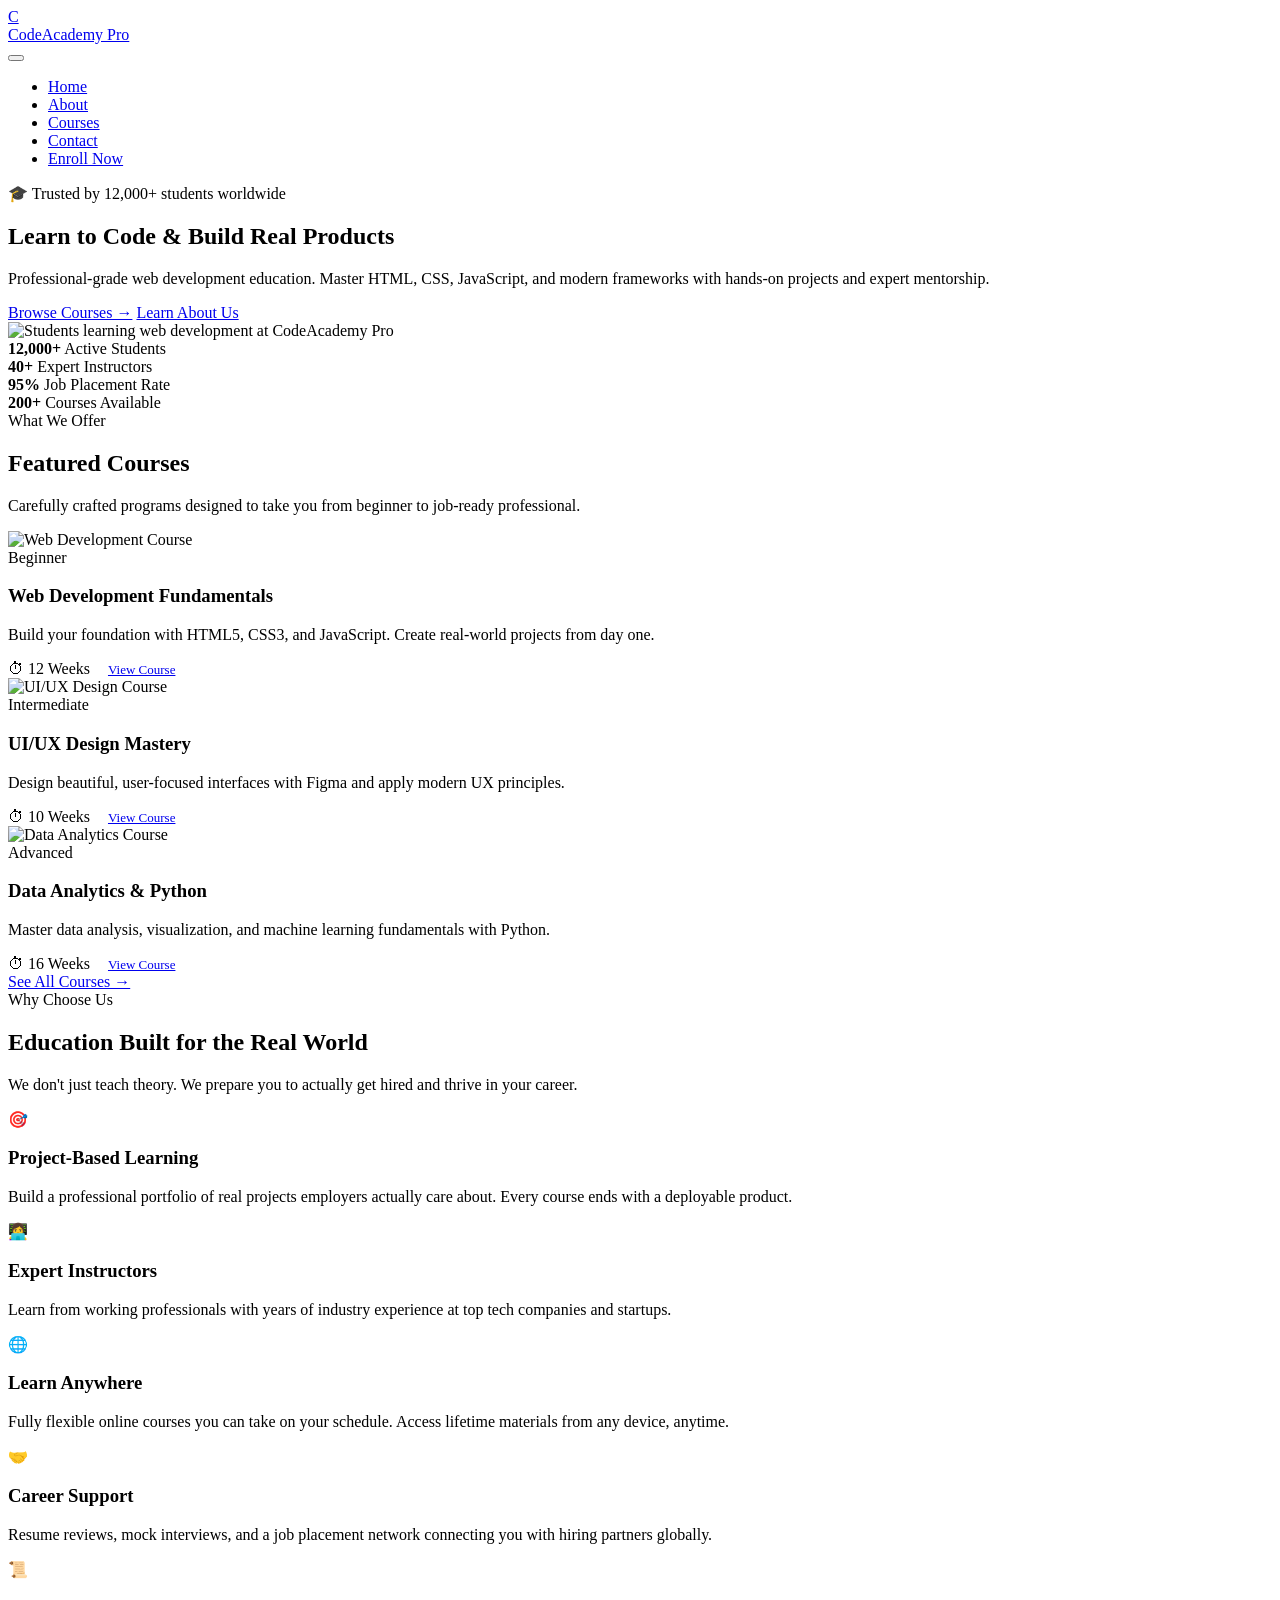
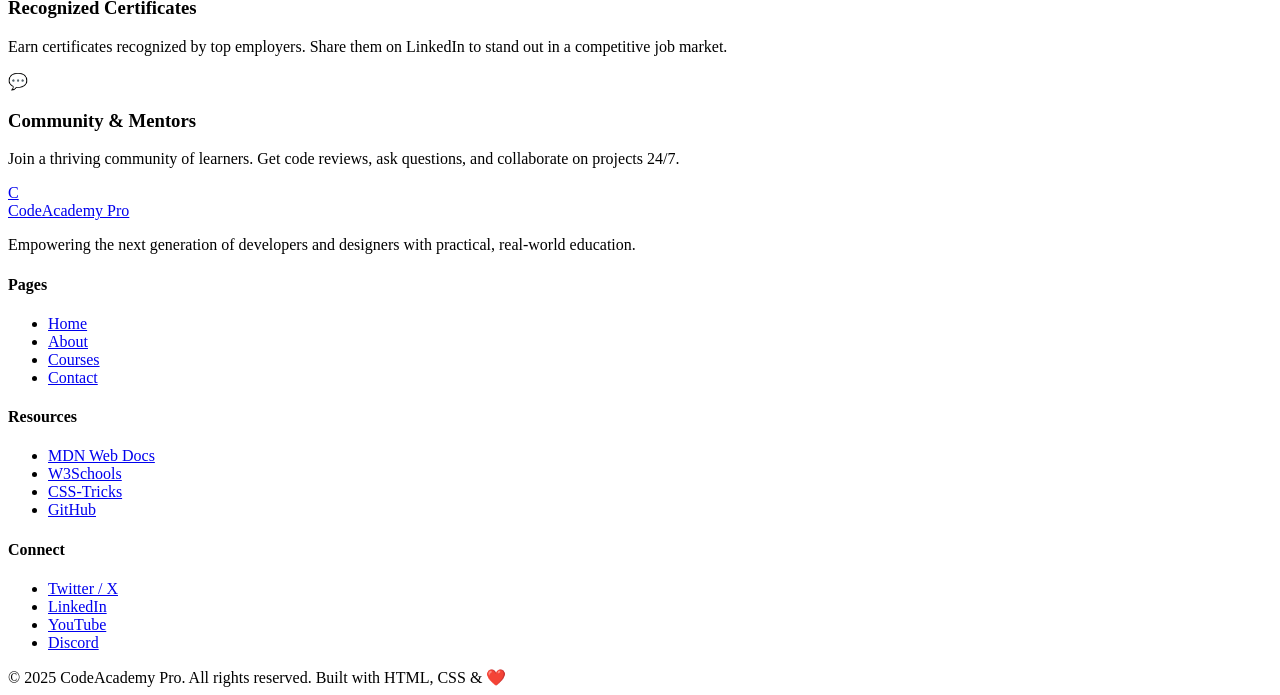
==== index.html @ 46732ec4 "Add files via upload" ====
<!DOCTYPE html>
<html lang="en">
<head>
  <meta charset="UTF-8" />
  <meta name="viewport" content="width=device-width, initial-scale=1.0" />
  <title>CodeAcademy Pro – Learn. Build. Launch.</title>
  <link rel="stylesheet" href="css/style.css" />
</head>
<body>

  <!-- HEADER -->
  <header>
    <div class="nav-container">
      <a href="index.html" class="logo">
        <div class="logo-mark">C</div>
        <span class="logo-text">CodeAcademy Pro</span>
      </a>
      <nav>
        <button class="hamburger" onclick="toggleMenu()" aria-label="Toggle menu">
          <span></span><span></span><span></span>
        </button>
        <ul id="nav-menu">
          <li><a href="index.html" class="active">Home</a></li>
          <li><a href="about.html">About</a></li>
          <li><a href="courses.html">Courses</a></li>
          <li><a href="contact.html">Contact</a></li>
          <li><a href="courses.html" class="nav-cta">Enroll Now</a></li>
        </ul>
      </nav>
    </div>
  </header>

  <!-- MAIN -->
  <main>

    <!-- HERO -->
    <section class="hero">
      <div class="hero-content">
        <span class="hero-badge">🎓 Trusted by 12,000+ students worldwide</span>
        <h1>Learn to <span>Code</span> &amp; Build Real Products</h1>
        <p>Professional-grade web development education. Master HTML, CSS, JavaScript, and modern frameworks with hands-on projects and expert mentorship.</p>
        <div class="hero-buttons">
          <a href="courses.html" class="btn btn-primary">Browse Courses →</a>
          <a href="about.html" class="btn btn-secondary">Learn About Us</a>
        </div>
      </div>
      <div class="hero-image">
        <img src="images/banner.jpg" alt="Students learning web development at CodeAcademy Pro" width="900" height="480" />
      </div>
    </section>

    <!-- STATS BAR -->
    <div class="stats-bar">
      <div class="stats-grid">
        <div class="stat-item">
          <strong>12,000+</strong>
          <span>Active Students</span>
        </div>
        <div class="stat-item">
          <strong>40+</strong>
          <span>Expert Instructors</span>
        </div>
        <div class="stat-item">
          <strong>95%</strong>
          <span>Job Placement Rate</span>
        </div>
        <div class="stat-item">
          <strong>200+</strong>
          <span>Courses Available</span>
        </div>
      </div>
    </div>

    <!-- FEATURED COURSES -->
    <section class="courses-preview">
      <div class="section-header">
        <span class="section-label">What We Offer</span>
        <h2>Featured Courses</h2>
        <p>Carefully crafted programs designed to take you from beginner to job-ready professional.</p>
      </div>

      <div class="courses-grid">

        <article class="course-card">
          <div class="course-card-img">
            <img src="images/webdev.jpg" alt="Web Development Course" />
          </div>
          <div class="course-card-body">
            <span class="course-tag">Beginner</span>
            <h3>Web Development Fundamentals</h3>
            <p>Build your foundation with HTML5, CSS3, and JavaScript. Create real-world projects from day one.</p>
            <div class="course-meta">
              <span>⏱ 12 Weeks</span>
              <a href="courses.html" class="btn btn-secondary" style="padding:6px 14px; font-size:13px;">View Course</a>
            </div>
          </div>
        </article>

        <article class="course-card">
          <div class="course-card-img">
            <img src="images/graphics.jpg" alt="UI/UX Design Course" />
          </div>
          <div class="course-card-body">
            <span class="course-tag">Intermediate</span>
            <h3>UI/UX Design Mastery</h3>
            <p>Design beautiful, user-focused interfaces with Figma and apply modern UX principles.</p>
            <div class="course-meta">
              <span>⏱ 10 Weeks</span>
              <a href="courses.html" class="btn btn-secondary" style="padding:6px 14px; font-size:13px;">View Course</a>
            </div>
          </div>
        </article>

        <article class="course-card">
          <div class="course-card-img">
            <img src="images/data.jpg" alt="Data Analytics Course" />
          </div>
          <div class="course-card-body">
            <span class="course-tag">Advanced</span>
            <h3>Data Analytics &amp; Python</h3>
            <p>Master data analysis, visualization, and machine learning fundamentals with Python.</p>
            <div class="course-meta">
              <span>⏱ 16 Weeks</span>
              <a href="courses.html" class="btn btn-secondary" style="padding:6px 14px; font-size:13px;">View Course</a>
            </div>
          </div>
        </article>

      </div>

      <div class="courses-cta">
        <a href="courses.html" class="btn btn-primary">See All Courses →</a>
      </div>
    </section>

    <!-- WHY US -->
    <section class="why-us">
      <div class="section-header">
        <span class="section-label">Why Choose Us</span>
        <h2>Education Built for the Real World</h2>
        <p>We don't just teach theory. We prepare you to actually get hired and thrive in your career.</p>
      </div>

      <div class="features-grid">
        <div class="feature-card">
          <div class="feature-icon">🎯</div>
          <h3>Project-Based Learning</h3>
          <p>Build a professional portfolio of real projects employers actually care about. Every course ends with a deployable product.</p>
        </div>
        <div class="feature-card">
          <div class="feature-icon">👩‍💻</div>
          <h3>Expert Instructors</h3>
          <p>Learn from working professionals with years of industry experience at top tech companies and startups.</p>
        </div>
        <div class="feature-card">
          <div class="feature-icon">🌐</div>
          <h3>Learn Anywhere</h3>
          <p>Fully flexible online courses you can take on your schedule. Access lifetime materials from any device, anytime.</p>
        </div>
        <div class="feature-card">
          <div class="feature-icon">🤝</div>
          <h3>Career Support</h3>
          <p>Resume reviews, mock interviews, and a job placement network connecting you with hiring partners globally.</p>
        </div>
        <div class="feature-card">
          <div class="feature-icon">📜</div>
          <h3>Recognized Certificates</h3>
          <p>Earn certificates recognized by top employers. Share them on LinkedIn to stand out in a competitive job market.</p>
        </div>
        <div class="feature-card">
          <div class="feature-icon">💬</div>
          <h3>Community &amp; Mentors</h3>
          <p>Join a thriving community of learners. Get code reviews, ask questions, and collaborate on projects 24/7.</p>
        </div>
      </div>
    </section>

  </main>

  <!-- FOOTER -->
  <footer>
    <div class="footer-grid">
      <div class="footer-brand">
        <a href="index.html" class="logo">
          <div class="logo-mark">C</div>
          <span class="logo-text">CodeAcademy Pro</span>
        </a>
        <p>Empowering the next generation of developers and designers with practical, real-world education.</p>
      </div>

      <div class="footer-col">
        <h4>Pages</h4>
        <ul>
          <li><a href="index.html">Home</a></li>
          <li><a href="about.html">About</a></li>
          <li><a href="courses.html">Courses</a></li>
          <li><a href="contact.html">Contact</a></li>
        </ul>
      </div>

      <div class="footer-col">
        <h4>Resources</h4>
        <ul>
          <li><a href="https://developer.mozilla.org" target="_blank" rel="noopener">MDN Web Docs</a></li>
          <li><a href="https://www.w3schools.com" target="_blank" rel="noopener">W3Schools</a></li>
          <li><a href="https://css-tricks.com" target="_blank" rel="noopener">CSS-Tricks</a></li>
          <li><a href="https://github.com" target="_blank" rel="noopener">GitHub</a></li>
        </ul>
      </div>

      <div class="footer-col">
        <h4>Connect</h4>
        <ul>
          <li><a href="https://twitter.com" target="_blank" rel="noopener">Twitter / X</a></li>
          <li><a href="https://linkedin.com" target="_blank" rel="noopener">LinkedIn</a></li>
          <li><a href="https://youtube.com" target="_blank" rel="noopener">YouTube</a></li>
          <li><a href="https://discord.com" target="_blank" rel="noopener">Discord</a></li>
        </ul>
      </div>
    </div>

    <div class="footer-bottom">
      <span>&copy; 2025 CodeAcademy Pro. All rights reserved.</span>
      <span>Built with HTML, CSS &amp; ❤️</span>
    </div>
  </footer>

  <script>
    function toggleMenu() {
      const menu = document.getElementById('nav-menu');
      menu.classList.toggle('open');
    }
  </script>

</body>
</html>
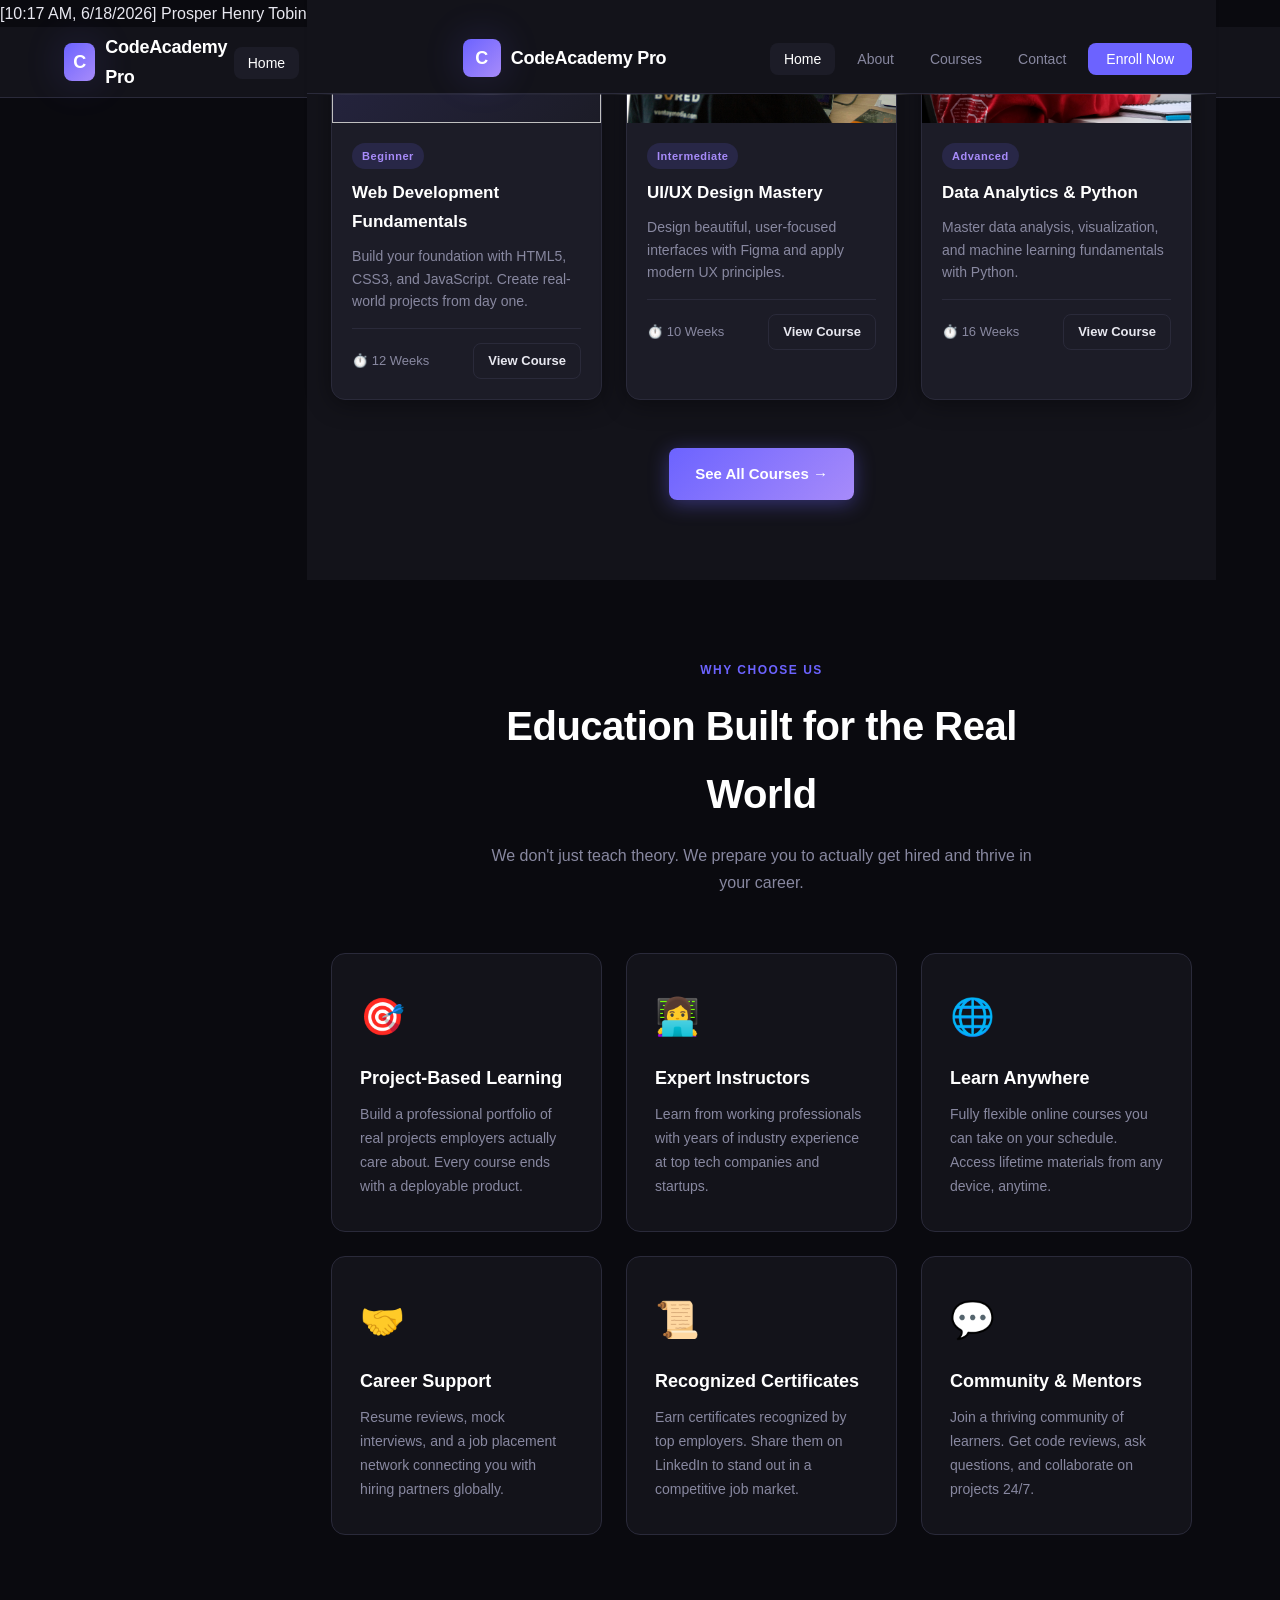
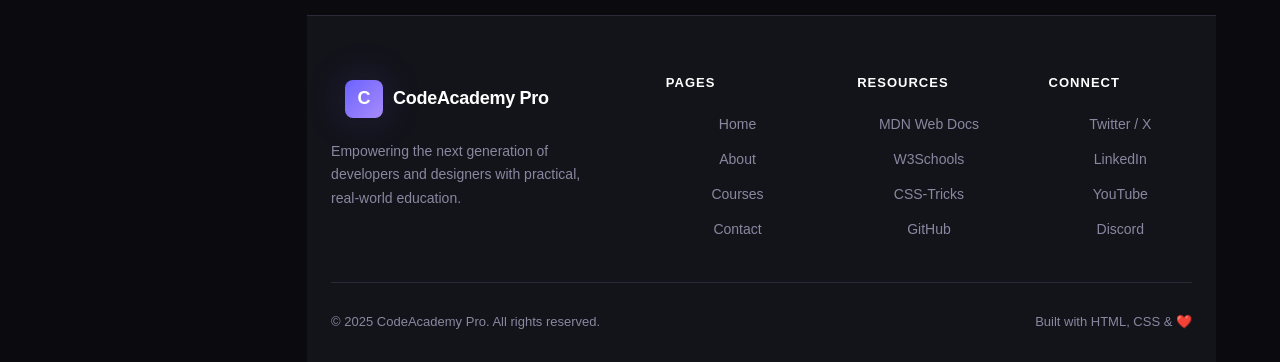
==== commit a15ace20: "index.html" ====
--- a/index.html
+++ b/index.html
@@ -1,10 +1,34 @@
-<!DOCTYPE html>
+[10:17 AM, 6/18/2026] Prosper Henry Tobins: <!DOCTYPE html>
 <html lang="en">
 <head>
   <meta charset="UTF-8" />
   <meta name="viewport" content="width=device-width, initial-scale=1.0" />
   <title>CodeAcademy Pro – Learn. Build. Launch.</title>
   <link rel="stylesheet" href="css/style.css" />
+</head>
+<body>
+
+  <!-- HEADER -->
+  <header>
+    <div class="nav-container">
+      <a href="index.html" class="logo">
+        <div class="logo-mark">C</div>
+        <span class="logo-text">CodeAcademy Pro</span>
+      </a>
+      <nav>
+        <button class="hamburger" onclick="toggleMenu()" aria-label="Toggle menu">
+          <span></span><span></span><span></span>
+        </button>
+        <ul id="nav-menu">
+          <li><a href="index.html" class="active">Home</a></li>
+          <li><a href="about.html">About</a…
+[10:18 AM, 6/18/2026] Prosper Henry Tobins: <!DOCTYPE html>
+<html lang="en">
+<head>
+  <meta charset="UTF-8" />
+  <meta name="viewport" content="width=device-width, initial-scale=1.0" />
+  <title>CodeAcademy Pro – Learn. Build. Launch.</title>
+  <link rel="stylesheet" href="style.css" />
 </head>
 <body>
 
@@ -45,7 +69,7 @@
         </div>
       </div>
       <div class="hero-image">
-        <img src="images/banner.jpg" alt="Students learning web development at CodeAcademy Pro" width="900" height="480" />
+        <img src="banner.jpg" alt="Students learning web development at CodeAcademy Pro" width="900" height="480" />
       </div>
     </section>
 
@@ -83,14 +107,14 @@
 
         <article class="course-card">
           <div class="course-card-img">
-            <img src="images/webdev.jpg" alt="Web Development Course" />
+            <img src="webdev.jpg" alt="Web Development Course" />
           </div>
           <div class="course-card-body">
             <span class="course-tag">Beginner</span>
             <h3>Web Development Fundamentals</h3>
             <p>Build your foundation with HTML5, CSS3, and JavaScript. Create real-world projects from day one.</p>
             <div class="course-meta">
-              <span>⏱ 12 Weeks</span>
+              <span>⏱️ 12 Weeks</span>
               <a href="courses.html" class="btn btn-secondary" style="padding:6px 14px; font-size:13px;">View Course</a>
             </div>
           </div>
@@ -98,14 +122,14 @@
 
         <article class="course-card">
           <div class="course-card-img">
-            <img src="images/graphics.jpg" alt="UI/UX Design Course" />
+            <img src="graphics.jpg" alt="UI/UX Design Course" />
           </div>
           <div class="course-card-body">
             <span class="course-tag">Intermediate</span>
             <h3>UI/UX Design Mastery</h3>
             <p>Design beautiful, user-focused interfaces with Figma and apply modern UX principles.</p>
             <div class="course-meta">
-              <span>⏱ 10 Weeks</span>
+              <span>⏱️ 10 Weeks</span>
               <a href="courses.html" class="btn btn-secondary" style="padding:6px 14px; font-size:13px;">View Course</a>
             </div>
           </div>
@@ -113,14 +137,14 @@
 
         <article class="course-card">
           <div class="course-card-img">
-            <img src="images/data.jpg" alt="Data Analytics Course" />
+            <img src="data.jpg" alt="Data Analytics Course" />
           </div>
           <div class="course-card-body">
             <span class="course-tag">Advanced</span>
             <h3>Data Analytics &amp; Python</h3>
             <p>Master data analysis, visualization, and machine learning fundamentals with Python.</p>
             <div class="course-meta">
-              <span>⏱ 16 Weeks</span>
+              <span>⏱️ 16 Weeks</span>
               <a href="courses.html" class="btn btn-secondary" style="padding:6px 14px; font-size:13px;">View Course</a>
             </div>
           </div>
--- a/style.css
+++ b/style.css
@@ -0,0 +1,1186 @@
+/* =============================================
+   CodeAcademy Pro - Main Stylesheet
+   ============================================= */
+
+/* --- Google Fonts Import --- */
+@import url('https://fonts.googleapis.com/css2?family=Space+Grotesk:wght@400;500;600;700&family=Inter:wght@300;400;500&display=swap');
+
+/* --- CSS Variables (Token System) --- */
+:root {
+  --color-bg: #0a0a0f;
+  --color-surface: #13131a;
+  --color-surface-2: #1c1c27;
+  --color-border: #2a2a3a;
+  --color-accent: #6c63ff;
+  --color-accent-soft: rgba(108, 99, 255, 0.15);
+  --color-text: #e8e8f0;
+  --color-text-muted: #8888a0;
+  --color-white: #ffffff;
+  --color-success: #4ade80;
+
+  --font-display: 'Space Grotesk', sans-serif;
+  --font-body: 'Inter', sans-serif;
+
+  --radius-sm: 8px;
+  --radius-md: 14px;
+  --radius-lg: 20px;
+  --radius-xl: 30px;
+
+  --shadow-card: 0 4px 24px rgba(0, 0, 0, 0.4);
+  --shadow-glow: 0 0 40px rgba(108, 99, 255, 0.2);
+  --transition: 0.25s ease;
+}
+
+/* --- Reset & Base --- */
+*, *::before, *::after {
+  margin: 0;
+  padding: 0;
+  box-sizing: border-box;
+}
+
+html {
+  scroll-behavior: smooth;
+}
+
+body {
+  background-color: var(--color-bg);
+  color: var(--color-text);
+  font-family: var(--font-body);
+  font-size: 16px;
+  line-height: 1.7;
+}
+
+img {
+  max-width: 100%;
+  height: auto;
+  display: block;
+}
+
+a {
+  color: var(--color-accent);
+  text-decoration: none;
+  transition: color var(--transition);
+}
+
+a:hover {
+  color: #9b95ff;
+}
+
+ul {
+  list-style: none;
+}
+
+/* =============================================
+   HEADER & NAVIGATION
+   ============================================= */
+header {
+  background-color: var(--color-surface);
+  border-bottom: 1px solid var(--color-border);
+  position: sticky;
+  top: 0;
+  z-index: 100;
+  backdrop-filter: blur(10px);
+}
+
+.nav-container {
+  max-width: 1200px;
+  margin: 0 auto;
+  padding: 0 24px;
+  display: flex;
+  align-items: center;
+  justify-content: space-between;
+  height: 70px;
+}
+
+.logo {
+  display: flex;
+  align-items: center;
+  gap: 10px;
+  text-decoration: none;
+}
+
+.logo-mark {
+  width: 38px;
+  height: 38px;
+  background: linear-gradient(135deg, var(--color-accent), #a78bfa);
+  border-radius: var(--radius-sm);
+  display: flex;
+  align-items: center;
+  justify-content: center;
+  font-family: var(--font-display);
+  font-weight: 700;
+  font-size: 18px;
+  color: white;
+  box-shadow: var(--shadow-glow);
+}
+
+.logo-text {
+  font-family: var(--font-display);
+  font-weight: 700;
+  font-size: 18px;
+  color: var(--color-white);
+  letter-spacing: -0.3px;
+}
+
+nav ul {
+  display: flex;
+  align-items: center;
+  gap: 8px;
+}
+
+nav ul li a {
+  color: var(--color-text-muted);
+  font-size: 14px;
+  font-weight: 500;
+  padding: 8px 14px;
+  border-radius: var(--radius-sm);
+  transition: all var(--transition);
+  text-decoration: none;
+}
+
+nav ul li a:hover,
+nav ul li a.active {
+  color: var(--color-white);
+  background-color: var(--color-surface-2);
+}
+
+.nav-cta {
+  background-color: var(--color-accent) !important;
+  color: var(--color-white) !important;
+  padding: 8px 18px !important;
+}
+
+.nav-cta:hover {
+  background-color: #7c75ff !important;
+}
+
+/* Hamburger */
+.hamburger {
+  display: none;
+  flex-direction: column;
+  gap: 5px;
+  cursor: pointer;
+  background: none;
+  border: none;
+  padding: 4px;
+}
+
+.hamburger span {
+  display: block;
+  width: 24px;
+  height: 2px;
+  background-color: var(--color-text);
+  border-radius: 2px;
+  transition: var(--transition);
+}
+
+/* =============================================
+   HERO SECTION
+   ============================================= */
+.hero {
+  min-height: 85vh;
+  display: grid;
+  place-items: center;
+  text-align: center;
+  padding: 80px 24px;
+  background:
+    radial-gradient(ellipse 80% 50% at 50% -10%, rgba(108, 99, 255, 0.25) 0%, transparent 60%),
+    var(--color-bg);
+  position: relative;
+  overflow: hidden;
+}
+
+.hero::before {
+  content: '';
+  position: absolute;
+  inset: 0;
+  background-image: radial-gradient(circle, rgba(108,99,255,0.08) 1px, transparent 1px);
+  background-size: 40px 40px;
+  pointer-events: none;
+}
+
+.hero-content {
+  max-width: 760px;
+  position: relative;
+  z-index: 1;
+}
+
+.hero-badge {
+  display: inline-flex;
+  align-items: center;
+  gap: 6px;
+  background-color: var(--color-accent-soft);
+  border: 1px solid rgba(108, 99, 255, 0.3);
+  color: #a78bfa;
+  font-size: 13px;
+  font-weight: 500;
+  padding: 6px 14px;
+  border-radius: 50px;
+  margin-bottom: 28px;
+}
+
+.hero h1 {
+  font-family: var(--font-display);
+  font-size: clamp(38px, 7vw, 72px);
+  font-weight: 700;
+  line-height: 1.1;
+  letter-spacing: -1.5px;
+  color: var(--color-white);
+  margin-bottom: 20px;
+}
+
+.hero h1 span {
+  background: linear-gradient(135deg, #6c63ff, #a78bfa, #ec4899);
+  -webkit-background-clip: text;
+  -webkit-text-fill-color: transparent;
+  background-clip: text;
+}
+
+.hero p {
+  font-size: 18px;
+  color: var(--color-text-muted);
+  max-width: 560px;
+  margin: 0 auto 36px;
+  line-height: 1.8;
+}
+
+.hero-buttons {
+  display: flex;
+  gap: 14px;
+  justify-content: center;
+  flex-wrap: wrap;
+}
+
+.hero-image {
+  margin-top: 64px;
+  border-radius: var(--radius-lg);
+  overflow: hidden;
+  border: 1px solid var(--color-border);
+  box-shadow: var(--shadow-glow), var(--shadow-card);
+  max-width: 900px;
+  margin-left: auto;
+  margin-right: auto;
+}
+
+.hero-image img {
+  width: 100%;
+  border-radius: var(--radius-lg);
+}
+
+/* =============================================
+   BUTTONS
+   ============================================= */
+.btn {
+  display: inline-flex;
+  align-items: center;
+  gap: 8px;
+  padding: 13px 26px;
+  border-radius: var(--radius-sm);
+  font-family: var(--font-display);
+  font-weight: 600;
+  font-size: 15px;
+  cursor: pointer;
+  border: none;
+  transition: all var(--transition);
+  text-decoration: none;
+}
+
+.btn-primary {
+  background: linear-gradient(135deg, var(--color-accent), #a78bfa);
+  color: white;
+  box-shadow: 0 4px 20px rgba(108, 99, 255, 0.4);
+}
+
+.btn-primary:hover {
+  transform: translateY(-2px);
+  box-shadow: 0 8px 30px rgba(108, 99, 255, 0.5);
+  color: white;
+}
+
+.btn-secondary {
+  background-color: transparent;
+  color: var(--color-text);
+  border: 1px solid var(--color-border);
+}
+
+.btn-secondary:hover {
+  background-color: var(--color-surface-2);
+  color: var(--color-white);
+  border-color: var(--color-accent);
+}
+
+/* =============================================
+   STATS BAR
+   ============================================= */
+.stats-bar {
+  background-color: var(--color-surface);
+  border-top: 1px solid var(--color-border);
+  border-bottom: 1px solid var(--color-border);
+  padding: 28px 24px;
+}
+
+.stats-grid {
+  max-width: 1200px;
+  margin: 0 auto;
+  display: grid;
+  grid-template-columns: repeat(4, 1fr);
+  gap: 24px;
+  text-align: center;
+}
+
+.stat-item strong {
+  display: block;
+  font-family: var(--font-display);
+  font-size: 28px;
+  font-weight: 700;
+  color: var(--color-white);
+}
+
+.stat-item span {
+  font-size: 13px;
+  color: var(--color-text-muted);
+}
+
+/* =============================================
+   SECTIONS (shared)
+   ============================================= */
+section {
+  padding: 80px 24px;
+}
+
+.section-header {
+  text-align: center;
+  max-width: 560px;
+  margin: 0 auto 56px;
+}
+
+.section-label {
+  display: inline-block;
+  font-size: 12px;
+  font-weight: 600;
+  letter-spacing: 1.5px;
+  text-transform: uppercase;
+  color: var(--color-accent);
+  margin-bottom: 12px;
+}
+
+.section-header h2 {
+  font-family: var(--font-display);
+  font-size: clamp(26px, 4vw, 40px);
+  font-weight: 700;
+  color: var(--color-white);
+  letter-spacing: -0.5px;
+  margin-bottom: 14px;
+}
+
+.section-header p {
+  color: var(--color-text-muted);
+  font-size: 16px;
+}
+
+/* =============================================
+   FEATURED COURSES (index.html)
+   ============================================= */
+.courses-preview {
+  background-color: var(--color-surface);
+}
+
+.courses-grid {
+  max-width: 1200px;
+  margin: 0 auto;
+  display: grid;
+  grid-template-columns: repeat(3, 1fr);
+  gap: 24px;
+}
+
+.course-card {
+  background-color: var(--color-surface-2);
+  border: 1px solid var(--color-border);
+  border-radius: var(--radius-md);
+  overflow: hidden;
+  transition: all var(--transition);
+  box-shadow: var(--shadow-card);
+}
+
+.course-card:hover {
+  transform: translateY(-4px);
+  border-color: var(--color-accent);
+  box-shadow: var(--shadow-glow), var(--shadow-card);
+}
+
+.course-card-img {
+  width: 100%;
+  height: 180px;
+  object-fit: cover;
+  background: linear-gradient(135deg, var(--color-accent-soft), var(--color-surface-2));
+  display: flex;
+  align-items: center;
+  justify-content: center;
+  font-size: 48px;
+}
+
+.course-card-img img {
+  width: 100%;
+  height: 180px;
+  object-fit: cover;
+}
+
+.course-card-body {
+  padding: 20px;
+}
+
+.course-tag {
+  display: inline-block;
+  background-color: var(--color-accent-soft);
+  color: #a78bfa;
+  font-size: 11px;
+  font-weight: 600;
+  letter-spacing: 0.5px;
+  padding: 4px 10px;
+  border-radius: 50px;
+  margin-bottom: 10px;
+}
+
+.course-card-body h3 {
+  font-family: var(--font-display);
+  font-size: 17px;
+  font-weight: 600;
+  color: var(--color-white);
+  margin-bottom: 8px;
+}
+
+.course-card-body p {
+  font-size: 14px;
+  color: var(--color-text-muted);
+  margin-bottom: 16px;
+  line-height: 1.6;
+}
+
+.course-meta {
+  display: flex;
+  align-items: center;
+  justify-content: space-between;
+  font-size: 13px;
+  color: var(--color-text-muted);
+  border-top: 1px solid var(--color-border);
+  padding-top: 14px;
+}
+
+.courses-cta {
+  text-align: center;
+  margin-top: 48px;
+}
+
+/* =============================================
+   WHY CHOOSE US (index.html)
+   ============================================= */
+.why-us {
+  background-color: var(--color-bg);
+}
+
+.features-grid {
+  max-width: 1200px;
+  margin: 0 auto;
+  display: grid;
+  grid-template-columns: repeat(3, 1fr);
+  gap: 24px;
+}
+
+.feature-card {
+  background-color: var(--color-surface);
+  border: 1px solid var(--color-border);
+  border-radius: var(--radius-md);
+  padding: 32px 28px;
+  transition: border-color var(--transition);
+}
+
+.feature-card:hover {
+  border-color: var(--color-accent);
+}
+
+.feature-icon {
+  font-size: 36px;
+  margin-bottom: 16px;
+}
+
+.feature-card h3 {
+  font-family: var(--font-display);
+  font-size: 18px;
+  font-weight: 600;
+  color: var(--color-white);
+  margin-bottom: 10px;
+}
+
+.feature-card p {
+  font-size: 14px;
+  color: var(--color-text-muted);
+  line-height: 1.7;
+}
+
+/* =============================================
+   ABOUT PAGE
+   ============================================= */
+.page-hero {
+  padding: 80px 24px 60px;
+  background: radial-gradient(ellipse 60% 40% at 50% 0%, rgba(108, 99, 255, 0.15) 0%, transparent 60%);
+  text-align: center;
+}
+
+.page-hero h1 {
+  font-family: var(--font-display);
+  font-size: clamp(32px, 5vw, 56px);
+  font-weight: 700;
+  color: var(--color-white);
+  letter-spacing: -1px;
+  margin-bottom: 16px;
+}
+
+.page-hero p {
+  color: var(--color-text-muted);
+  font-size: 18px;
+  max-width: 560px;
+  margin: 0 auto;
+}
+
+.about-intro {
+  background-color: var(--color-bg);
+  padding: 80px 24px;
+}
+
+.about-grid {
+  max-width: 1200px;
+  margin: 0 auto;
+  display: grid;
+  grid-template-columns: 1fr 1fr;
+  gap: 64px;
+  align-items: center;
+}
+
+.about-grid.reverse {
+  direction: rtl;
+}
+
+.about-grid.reverse > * {
+  direction: ltr;
+}
+
+.about-text h2 {
+  font-family: var(--font-display);
+  font-size: clamp(24px, 3vw, 36px);
+  font-weight: 700;
+  color: var(--color-white);
+  letter-spacing: -0.5px;
+  margin-bottom: 18px;
+}
+
+.about-text p {
+  color: var(--color-text-muted);
+  margin-bottom: 14px;
+  font-size: 16px;
+}
+
+.about-img {
+  border-radius: var(--radius-lg);
+  overflow: hidden;
+  border: 1px solid var(--color-border);
+  box-shadow: var(--shadow-card);
+  background: var(--color-surface-2);
+}
+
+.about-img img {
+  width: 100%;
+  height: 360px;
+  object-fit: cover;
+}
+
+.img-placeholder {
+  width: 100%;
+  height: 360px;
+  display: flex;
+  align-items: center;
+  justify-content: center;
+  font-size: 64px;
+  background: linear-gradient(135deg, var(--color-surface), var(--color-surface-2));
+}
+
+/* Mission & Vision */
+.mission-vision {
+  background-color: var(--color-surface);
+  padding: 80px 24px;
+}
+
+.mv-grid {
+  max-width: 1200px;
+  margin: 0 auto;
+  display: grid;
+  grid-template-columns: 1fr 1fr;
+  gap: 32px;
+}
+
+.mv-card {
+  background-color: var(--color-surface-2);
+  border: 1px solid var(--color-border);
+  border-radius: var(--radius-md);
+  padding: 40px 36px;
+}
+
+.mv-card.mission {
+  border-top: 3px solid var(--color-accent);
+}
+
+.mv-card.vision {
+  border-top: 3px solid #ec4899;
+}
+
+.mv-card h3 {
+  font-family: var(--font-display);
+  font-size: 22px;
+  font-weight: 700;
+  color: var(--color-white);
+  margin-bottom: 16px;
+}
+
+.mv-card p {
+  color: var(--color-text-muted);
+  font-size: 15px;
+  line-height: 1.8;
+}
+
+/* Team */
+.team {
+  background-color: var(--color-bg);
+  padding: 80px 24px;
+}
+
+.team-grid {
+  max-width: 1200px;
+  margin: 0 auto;
+  display: grid;
+  grid-template-columns: repeat(3, 1fr);
+  gap: 24px;
+}
+
+.team-card {
+  background-color: var(--color-surface);
+  border: 1px solid var(--color-border);
+  border-radius: var(--radius-md);
+  padding: 32px 24px;
+  text-align: center;
+  transition: border-color var(--transition);
+}
+
+.team-card:hover {
+  border-color: var(--color-accent);
+}
+
+.team-avatar {
+  font-size: 56px;
+  margin-bottom: 16px;
+  line-height: 1;
+}
+
+.team-card h4 {
+  font-family: var(--font-display);
+  font-size: 17px;
+  font-weight: 600;
+  color: var(--color-white);
+  margin-bottom: 4px;
+}
+
+.team-card span {
+  font-size: 13px;
+  color: var(--color-accent);
+  display: block;
+  margin-bottom: 12px;
+}
+
+.team-card p {
+  font-size: 13px;
+  color: var(--color-text-muted);
+  line-height: 1.6;
+}
+
+/* =============================================
+   COURSES PAGE
+   ============================================= */
+.courses-list {
+  background-color: var(--color-bg);
+  padding: 80px 24px;
+}
+
+.courses-full-grid {
+  max-width: 1200px;
+  margin: 0 auto;
+  display: grid;
+  grid-template-columns: repeat(2, 1fr);
+  gap: 28px;
+}
+
+.course-full-card {
+  background-color: var(--color-surface);
+  border: 1px solid var(--color-border);
+  border-radius: var(--radius-md);
+  overflow: hidden;
+  display: flex;
+  flex-direction: column;
+  transition: all var(--transition);
+  box-shadow: var(--shadow-card);
+}
+
+.course-full-card:hover {
+  transform: translateY(-4px);
+  border-color: var(--color-accent);
+  box-shadow: var(--shadow-glow), var(--shadow-card);
+}
+
+.course-full-img {
+  height: 200px;
+  background: linear-gradient(135deg, var(--color-surface-2), var(--color-surface));
+  display: flex;
+  align-items: center;
+  justify-content: center;
+  font-size: 56px;
+  border-bottom: 1px solid var(--color-border);
+  position: relative;
+  overflow: hidden;
+}
+
+.course-full-img img {
+  width: 100%;
+  height: 100%;
+  object-fit: cover;
+  position: absolute;
+  inset: 0;
+}
+
+.course-full-body {
+  padding: 28px;
+  flex: 1;
+  display: flex;
+  flex-direction: column;
+}
+
+.course-full-body h3 {
+  font-family: var(--font-display);
+  font-size: 20px;
+  font-weight: 700;
+  color: var(--color-white);
+  margin-bottom: 10px;
+}
+
+.course-full-body p {
+  font-size: 14px;
+  color: var(--color-text-muted);
+  line-height: 1.7;
+  margin-bottom: 20px;
+  flex: 1;
+}
+
+.course-details {
+  display: flex;
+  gap: 16px;
+  flex-wrap: wrap;
+  font-size: 13px;
+  color: var(--color-text-muted);
+  border-top: 1px solid var(--color-border);
+  padding-top: 16px;
+  margin-bottom: 20px;
+}
+
+.course-details span {
+  display: flex;
+  align-items: center;
+  gap: 5px;
+}
+
+/* =============================================
+   CONTACT PAGE
+   ============================================= */
+.contact-section {
+  background-color: var(--color-bg);
+  padding: 80px 24px;
+}
+
+.contact-layout {
+  max-width: 1200px;
+  margin: 0 auto;
+  display: grid;
+  grid-template-columns: 1fr 1.6fr;
+  gap: 56px;
+  align-items: start;
+}
+
+.contact-info h2 {
+  font-family: var(--font-display);
+  font-size: 28px;
+  font-weight: 700;
+  color: var(--color-white);
+  margin-bottom: 14px;
+}
+
+.contact-info p {
+  color: var(--color-text-muted);
+  font-size: 15px;
+  margin-bottom: 36px;
+  line-height: 1.7;
+}
+
+.contact-item {
+  display: flex;
+  align-items: flex-start;
+  gap: 16px;
+  margin-bottom: 24px;
+}
+
+.contact-icon {
+  width: 44px;
+  height: 44px;
+  background-color: var(--color-accent-soft);
+  border-radius: var(--radius-sm);
+  display: flex;
+  align-items: center;
+  justify-content: center;
+  font-size: 20px;
+  flex-shrink: 0;
+}
+
+.contact-item-text strong {
+  display: block;
+  color: var(--color-white);
+  font-size: 14px;
+  font-weight: 600;
+  margin-bottom: 2px;
+}
+
+.contact-item-text span {
+  color: var(--color-text-muted);
+  font-size: 14px;
+}
+
+.social-links {
+  margin-top: 36px;
+}
+
+.social-links h4 {
+  font-family: var(--font-display);
+  font-size: 14px;
+  font-weight: 600;
+  color: var(--color-text-muted);
+  text-transform: uppercase;
+  letter-spacing: 1px;
+  margin-bottom: 14px;
+}
+
+.social-row {
+  display: flex;
+  gap: 10px;
+  flex-wrap: wrap;
+}
+
+.social-link {
+  display: inline-flex;
+  align-items: center;
+  gap: 6px;
+  background-color: var(--color-surface);
+  border: 1px solid var(--color-border);
+  color: var(--color-text-muted);
+  font-size: 13px;
+  padding: 8px 14px;
+  border-radius: var(--radius-sm);
+  transition: all var(--transition);
+  text-decoration: none;
+}
+
+.social-link:hover {
+  border-color: var(--color-accent);
+  color: var(--color-accent);
+}
+
+/* Contact Form */
+.contact-form-card {
+  background-color: var(--color-surface);
+  border: 1px solid var(--color-border);
+  border-radius: var(--radius-lg);
+  padding: 40px;
+  box-shadow: var(--shadow-card);
+}
+
+.contact-form-card h3 {
+  font-family: var(--font-display);
+  font-size: 22px;
+  font-weight: 700;
+  color: var(--color-white);
+  margin-bottom: 28px;
+}
+
+.form-row {
+  display: grid;
+  grid-template-columns: 1fr 1fr;
+  gap: 16px;
+}
+
+.form-group {
+  margin-bottom: 20px;
+}
+
+.form-group label {
+  display: block;
+  font-size: 13px;
+  font-weight: 600;
+  color: var(--color-text-muted);
+  margin-bottom: 8px;
+  letter-spacing: 0.3px;
+}
+
+.form-group input,
+.form-group select,
+.form-group textarea {
+  width: 100%;
+  background-color: var(--color-surface-2);
+  border: 1px solid var(--color-border);
+  border-radius: var(--radius-sm);
+  color: var(--color-text);
+  font-family: var(--font-body);
+  font-size: 14px;
+  padding: 12px 16px;
+  transition: border-color var(--transition);
+  outline: none;
+}
+
+.form-group input:focus,
+.form-group select:focus,
+.form-group textarea:focus {
+  border-color: var(--color-accent);
+  box-shadow: 0 0 0 3px var(--color-accent-soft);
+}
+
+.form-group textarea {
+  resize: vertical;
+  min-height: 130px;
+}
+
+.form-group select option {
+  background-color: var(--color-surface-2);
+}
+
+/* =============================================
+   FOOTER
+   ============================================= */
+footer {
+  background-color: var(--color-surface);
+  border-top: 1px solid var(--color-border);
+  padding: 56px 24px 28px;
+}
+
+.footer-grid {
+  max-width: 1200px;
+  margin: 0 auto;
+  display: grid;
+  grid-template-columns: 2fr 1fr 1fr 1fr;
+  gap: 48px;
+  margin-bottom: 40px;
+}
+
+.footer-brand .logo {
+  margin-bottom: 14px;
+}
+
+.footer-brand p {
+  font-size: 14px;
+  color: var(--color-text-muted);
+  line-height: 1.7;
+  max-width: 260px;
+}
+
+.footer-col h4 {
+  font-family: var(--font-display);
+  font-size: 13px;
+  font-weight: 700;
+  color: var(--color-white);
+  text-transform: uppercase;
+  letter-spacing: 1px;
+  margin-bottom: 16px;
+}
+
+.footer-col ul {
+  display: flex;
+  flex-direction: column;
+  gap: 8px;
+}
+
+.footer-col ul li a {
+  font-size: 14px;
+  color: var(--color-text-muted);
+  transition: color var(--transition);
+  text-decoration: none;
+}
+
+.footer-col ul li a:hover {
+  color: var(--color-white);
+}
+
+.footer-bottom {
+  max-width: 1200px;
+  margin: 0 auto;
+  display: flex;
+  align-items: center;
+  justify-content: space-between;
+  padding-top: 28px;
+  border-top: 1px solid var(--color-border);
+  font-size: 13px;
+  color: var(--color-text-muted);
+  flex-wrap: wrap;
+  gap: 12px;
+}
+
+/* =============================================
+   RESPONSIVE DESIGN
+   ============================================= */
+
+/* Tablet (768px - 1024px) */
+@media (max-width: 1024px) {
+  .courses-grid {
+    grid-template-columns: repeat(2, 1fr);
+  }
+
+  .features-grid {
+    grid-template-columns: repeat(2, 1fr);
+  }
+
+  .footer-grid {
+    grid-template-columns: 1fr 1fr;
+  }
+
+  .stats-grid {
+    grid-template-columns: repeat(2, 1fr);
+  }
+
+  .about-grid {
+    grid-template-columns: 1fr;
+    gap: 40px;
+  }
+
+  .about-grid.reverse {
+    direction: ltr;
+  }
+
+  .team-grid {
+    grid-template-columns: repeat(2, 1fr);
+  }
+}
+
+/* Mobile (max 768px) */
+@media (max-width: 768px) {
+  .hamburger {
+    display: flex;
+  }
+
+  nav ul {
+    display: none;
+    position: absolute;
+    top: 70px;
+    left: 0;
+    right: 0;
+    background-color: var(--color-surface);
+    border-bottom: 1px solid var(--color-border);
+    flex-direction: column;
+    padding: 12px;
+    gap: 4px;
+  }
+
+  nav ul.open {
+    display: flex;
+  }
+
+  nav ul li a {
+    display: block;
+    padding: 12px 16px;
+    width: 100%;
+  }
+
+  .hero {
+    min-height: auto;
+    padding: 60px 24px;
+  }
+
+  .hero h1 {
+    font-size: 36px;
+  }
+
+  .hero p {
+    font-size: 16px;
+  }
+
+  .courses-grid {
+    grid-template-columns: 1fr;
+  }
+
+  .features-grid {
+    grid-template-columns: 1fr;
+  }
+
+  .stats-grid {
+    grid-template-columns: repeat(2, 1fr);
+    gap: 20px;
+  }
+
+  .footer-grid {
+    grid-template-columns: 1fr;
+    gap: 32px;
+  }
+
+  .mv-grid {
+    grid-template-columns: 1fr;
+  }
+
+  .team-grid {
+    grid-template-columns: 1fr;
+  }
+
+  .courses-full-grid {
+    grid-template-columns: 1fr;
+  }
+
+  .contact-layout {
+    grid-template-columns: 1fr;
+  }
+
+  .form-row {
+    grid-template-columns: 1fr;
+  }
+
+  .contact-form-card {
+    padding: 28px 20px;
+  }
+
+  section {
+    padding: 56px 20px;
+  }
+
+  .footer-bottom {
+    flex-direction: column;
+    text-align: center;
+  }
+}
+
+/* Small Mobile (max 480px) */
+@media (max-width: 480px) {
+  .hero h1 {
+    font-size: 30px;
+    letter-spacing: -0.5px;
+  }
+
+  .stats-grid {
+    grid-template-columns: 1fr 1fr;
+  }
+
+  .hero-buttons {
+    flex-direction: column;
+    align-items: center;
+  }
+
+  .btn {
+    width: 100%;
+    justify-content: center;
+  }
+}
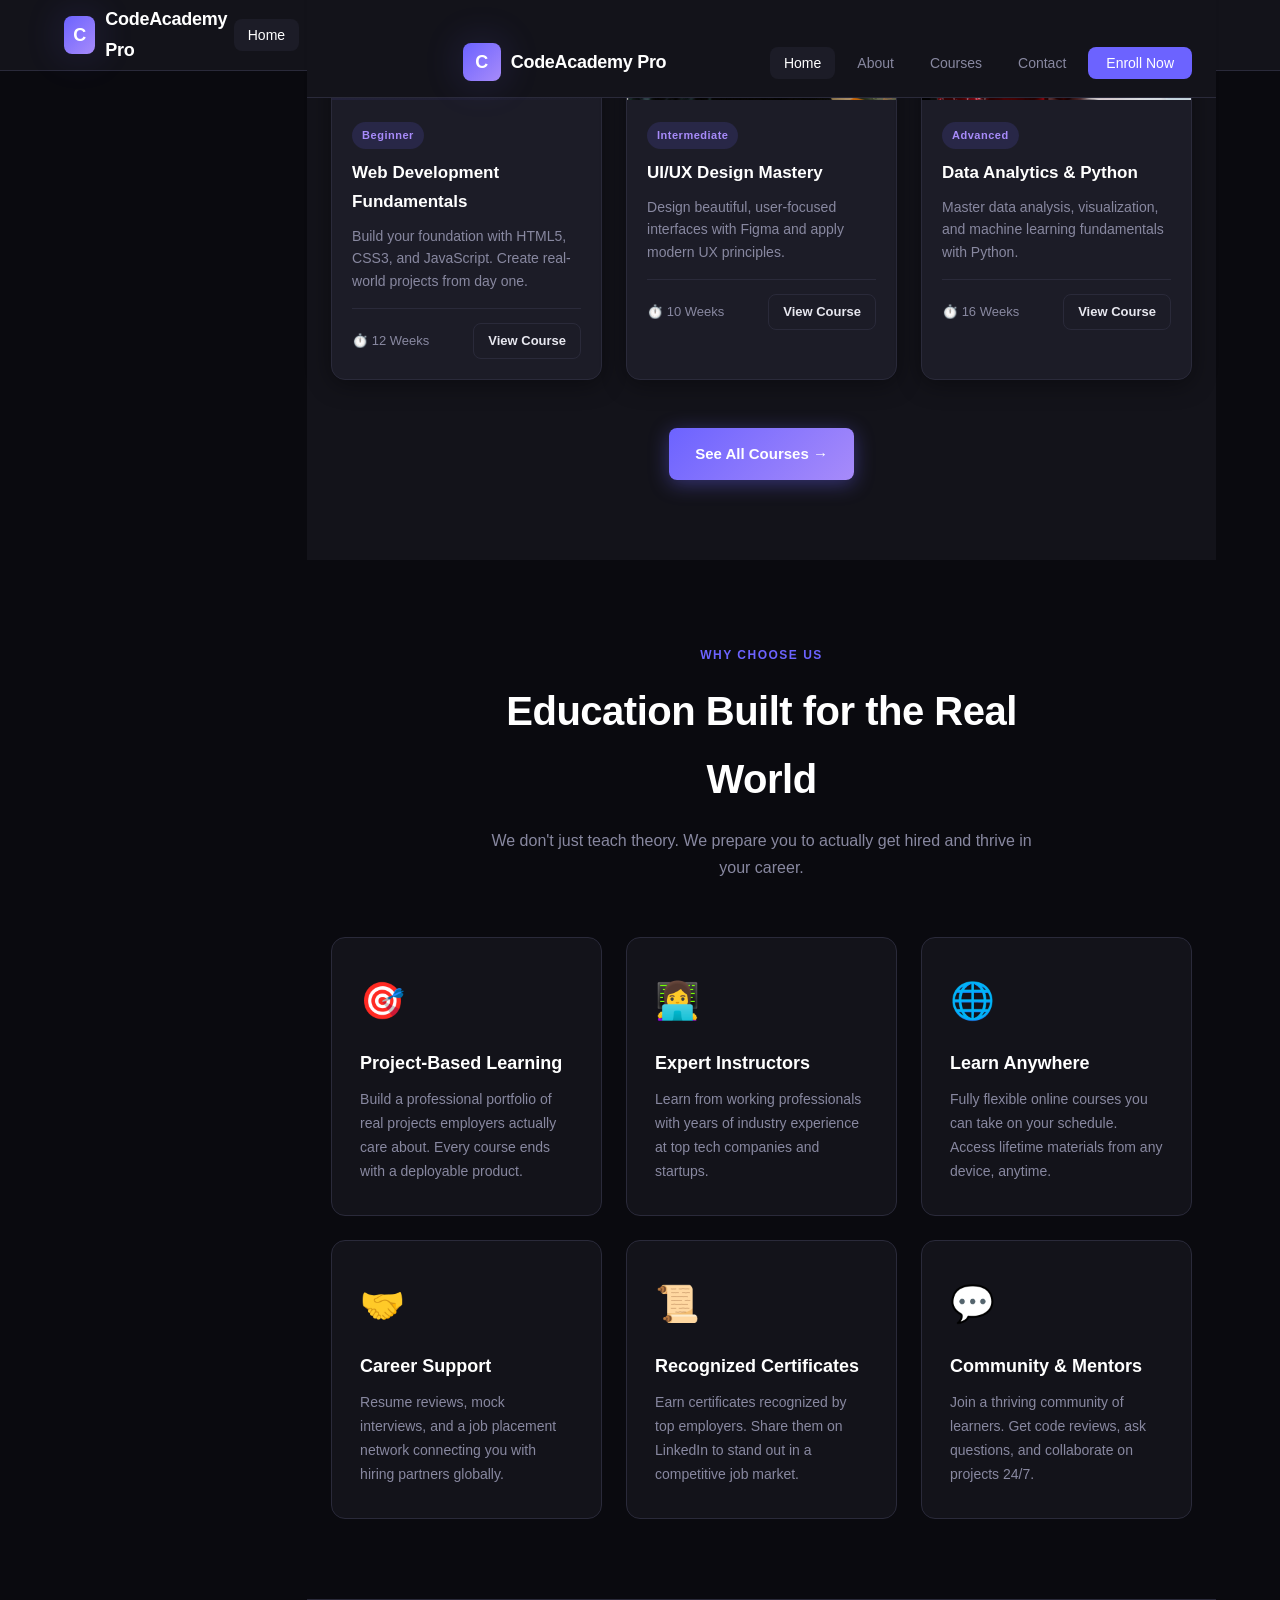
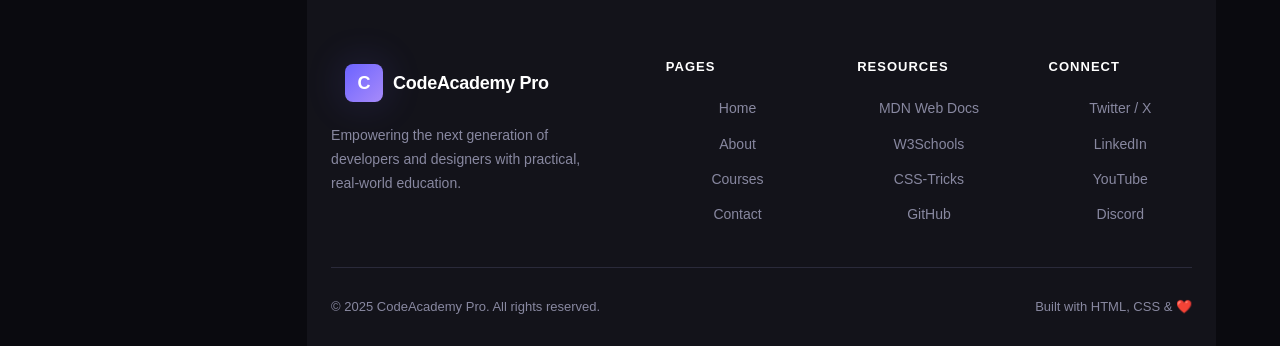
==== commit 08c391d8: "index.html" ====
--- a/index.html
+++ b/index.html
@@ -1,4 +1,4 @@
-[10:17 AM, 6/18/2026] Prosper Henry Tobins: <!DOCTYPE html>
+ <!DOCTYPE html>
 <html lang="en">
 <head>
   <meta charset="UTF-8" />
